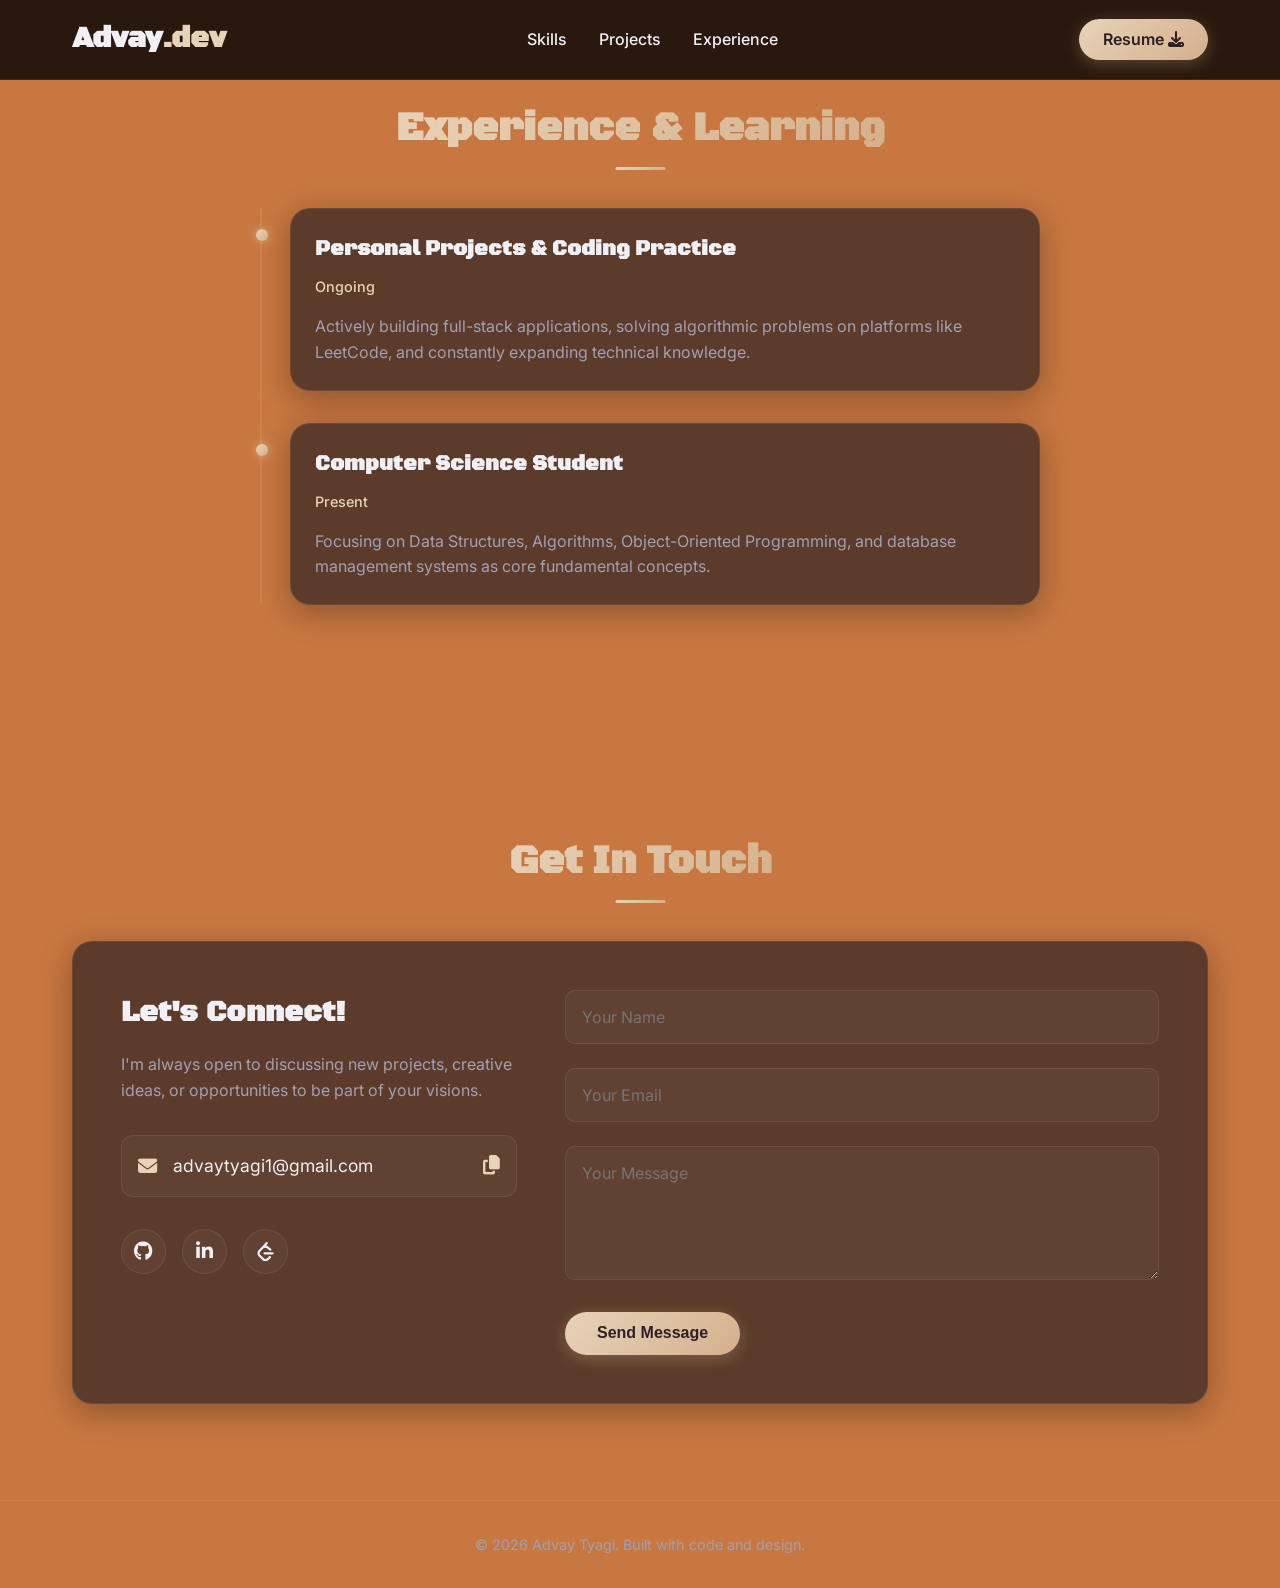
==== experience.html @ c1a99d71 "Fuck Up" ====
<!DOCTYPE html>
<html lang="en" data-theme="dark">

<head>
    <meta charset="UTF-8">
    <meta name="viewport" content="width=device-width, initial-scale=1.0">
    <meta name="description"
        content="Portfolio of Advay Tyagi, an aspiring software engineer passionate about building scalable and efficient digital solutions.">
    <meta name="keywords" content="Advay Tyagi, Portfolio, Software Engineer, Student, Developer">
    <title>Experience - Advay Tyagi</title>

    <link rel="stylesheet" href="style.css">
    <link
        href="https://fonts.googleapis.com/css2?family=Outfit:wght@300;400;600;800&family=Inter:wght@400;500;700&family=Black+Ops+One&display=swap"
        rel="stylesheet">
    <link rel="stylesheet" href="https://cdnjs.cloudflare.com/ajax/libs/font-awesome/6.4.0/css/all.min.css">
</head>

<body>
    <canvas id="bg-canvas"></canvas>
    <!-- Navbar -->
    <nav id="navbar" class="glass-nav">
        <div class="nav-container">
            <a href="index.html" class="logo">Advay<span>.dev</span></a>
            <ul class="nav-links">
                <li><a href="skills.html">Skills</a></li>
                <li><a href="projects.html">Projects</a></li>
                <li><a href="experience.html" class="active">Experience</a></li>
            </ul>
            <div class="nav-actions">

                <a href="#contact" class="btn-primary resume-btn" id="resume-download">Resume <i
                        class="fas fa-download"></i></a>
                <div class="hamburger">
                    <i class="fas fa-bars"></i>
                </div>
            </div>
        </div>
    </nav>

    <!-- Experience Section -->
    <section id="experience" class="experience-section">
        <div class="container">
            <h2 class="section-title">Experience & Learning</h2>
            <div class="timeline">
                <div class="timeline-item glass-card">
                    <div class="timeline-dot"></div>
                    <div class="timeline-content">
                        <h3>Personal Projects & Coding Practice</h3>
                        <span class="timeline-date">Ongoing</span>
                        <p>Actively building full-stack applications, solving algorithmic problems on platforms like
                            LeetCode, and constantly expanding technical knowledge.</p>
                    </div>
                </div>
                <div class="timeline-item glass-card">
                    <div class="timeline-dot"></div>
                    <div class="timeline-content">
                        <h3>Computer Science Student</h3>
                        <span class="timeline-date">Present</span>
                        <p>Focusing on Data Structures, Algorithms, Object-Oriented Programming, and database management
                            systems as core fundamental concepts.</p>
                    </div>
                </div>
            </div>
        </div>
    </section>

    <!-- Contact Section -->
    <section id="contact" class="contact-section">
        <div class="container">
            <h2 class="section-title">Get In Touch</h2>
            <div class="contact-container glass-card">
                <div class="contact-info">
                    <h3>Let's Connect!</h3>
                    <p>I'm always open to discussing new projects, creative ideas, or opportunities to be part of your
                        visions.</p>

                    <div class="contact-methods">
                        <div class="contact-method">
                            <i class="fas fa-envelope"></i>
                            <span id="email-address">advaytyagi1@gmail.com</span>
                            <button id="copy-email" class="copy-btn" title="Copy Email"><i
                                    class="fas fa-copy"></i></button>
                        </div>
                    </div>

                    <div class="social-links">
                        <a href="https://github.com/AdvayTyagi" target="_blank" rel="noopener noreferrer"
                            class="social-icon"><i class="fab fa-github"></i></a>
                        <a href="https://www.linkedin.com/in/advay-tyagi-8a2282378/" target="_blank"
                            rel="noopener noreferrer" class="social-icon"><i class="fab fa-linkedin-in"></i></a>
                        <a href="https://leetcode.com/u/AdvayTyagi/" target="_blank" rel="noopener noreferrer" class="social-icon" title="LeetCode"><svg width="1em" height="1em" viewBox="0 0 24 24" fill="currentColor" xmlns="http://www.w3.org/2000/svg"><path d="M13.483 0a1.374 1.374 0 0 0-.961.438L7.116 6.226l-3.854 4.126a5.266 5.266 0 0 0-1.209 2.104 5.35 5.35 0 0 0-.125.513 5.527 5.527 0 0 0 .062 2.362 5.83 5.83 0 0 0 .349 1.017 5.938 5.938 0 0 0 1.271 1.818l4.277 4.193.039.038c2.248 2.165 5.852 2.133 8.063-.074l2.396-2.392c.54-.54.54-1.414.003-1.955a1.378 1.378 0 0 0-1.951-.003l-2.396 2.392a3.021 3.021 0 0 1-4.205.038l-.02-.019-4.276-4.193c-.652-.64-.972-1.469-.948-2.263a2.68 2.68 0 0 1 .066-.523 2.545 2.545 0 0 1 .619-1.164L9.13 8.114c1.058-1.134 3.204-1.27 4.43-.278l3.501 2.831c.593.48 1.461.387 1.94-.207a1.384 1.384 0 0 0-.207-1.943l-3.5-2.831c-.8-.647-1.766-1.045-2.774-1.202l2.015-2.158A1.384 1.384 0 0 0 13.483 0zm-2.866 12.815a1.38 1.38 0 0 0-1.38 1.382 1.38 1.38 0 0 0 1.38 1.382H20.79a1.38 1.38 0 0 0 1.38-1.382 1.38 1.38 0 0 0-1.38-1.382z"/></svg></a>
                    </div>
                </div>

                <form class="contact-form" id="contact-form">
                    <div class="form-group">
                        <input type="text" id="name" required placeholder="Your Name">
                    </div>
                    <div class="form-group">
                        <input type="email" id="email" required placeholder="Your Email">
                    </div>
                    <div class="form-group">
                        <textarea id="message" rows="5" required placeholder="Your Message"></textarea>
                    </div>
                    <button type="submit" class="btn-primary">Send Message</button>
                </form>
            </div>
        </div>
    </section>

    <footer>
        <div class="container">
            <p>&copy; 2026 Advay Tyagi. Built with code and design.</p>
        </div>
    </footer>

    <script src="script.js"></script>
</body>

</html>
---- style.css ----
/* CSS Variables for Theming */
:root {
    /* Dark Theme (Default) */
    --bg-color: #C87740;
    --text-color: #2E1F26;
    --nav-text: #f0f0f5;
    --secondary-text: #a0a0b5;
    --accent-blue: #E8D3B9;
    --accent-purple: #D4B08C;
    --gradient-primary: linear-gradient(135deg, var(--accent-blue), var(--accent-purple));

    /* Glassmorphism */
    --glass-bg: rgba(255, 255, 255, 0.03);
    --glass-border: rgba(255, 255, 255, 0.08);
    --glass-shadow: 0 8px 32px 0 rgba(0, 0, 0, 0.3);

    /* Nav */
    --nav-height: 80px;
    --nav-bg: rgba(0, 0, 0, 0.8);

    /* Cards */
    --card-bg: rgba(20, 20, 30, 0.6);
    --card-hover: rgba(30, 30, 45, 0.8);

    /* Other */
    --transition: all 0.3s cubic-bezier(0.25, 0.8, 0.25, 1);
}


/* Reset & Global Styles */
* {
    margin: 0;
    padding: 0;
    box-sizing: border-box;
}

html {
    scroll-behavior: smooth;
    font-family: 'Inter', sans-serif;
}

body {
    background-color: var(--bg-color);
    color: var(--text-color);
    line-height: 1.6;
    overflow-x: hidden;
    transition: background-color 0.4s ease, color 0.4s ease;
}

#bg-canvas {
    position: fixed;
    top: 0;
    left: 0;
    width: 100vw;
    height: 100vh;
    z-index: -2;
    pointer-events: none;
}

h1,
h2,
h3,
h4,
h5,
h6,
.logo {
    font-family: 'Black Ops One', cursive;
}

a {
    text-decoration: none;
    color: inherit;
}

ul {
    list-style: none;
}

.container {
    max-width: 1200px;
    margin: 0 auto;
    padding: 0 2rem;
}

/* Typography & Utilities */
.section-title {
    font-size: 2.5rem;
    font-weight: 700;
    margin-bottom: 3rem;
    text-align: center;
    background: var(--gradient-primary);
    -webkit-background-clip: text;
    -webkit-text-fill-color: transparent;
    position: relative;
    display: inline-block;
    left: 50%;
    transform: translateX(-50%);
}

.section-title::after {
    content: '';
    position: absolute;
    bottom: -10px;
    left: 50%;
    transform: translateX(-50%);
    width: 50px;
    height: 3px;
    background: var(--gradient-primary);
    border-radius: 2px;
}

section {
    padding: 6rem 0;
}

/* Buttons */
.btn-primary,
.btn-secondary {
    display: inline-block;
    padding: 0.8rem 2rem;
    border-radius: 30px;
    font-weight: 600;
    font-size: 1rem;
    cursor: pointer;
    transition: var(--transition);
    text-align: center;
    border: none;
}

.btn-primary {
    background: var(--gradient-primary);
    color: #2E1F26;
    box-shadow: 0 4px 15px rgba(212, 176, 140, 0.3);
}

.btn-primary:hover {
    transform: translateY(-3px);
    box-shadow: 0 8px 25px rgba(212, 176, 140, 0.5);
}

.btn-secondary {
    background: transparent;
    color: var(--text-color);
    border: 2px solid var(--accent-purple);
}

.btn-secondary:hover {
    background: var(--accent-purple);
    color: #2E1F26;
    transform: translateY(-3px);
}

/* Glassmorphism Utilities */
.glass-nav {
    background: var(--nav-bg);
    backdrop-filter: blur(12px);
    -webkit-backdrop-filter: blur(12px);
    border-bottom: 1px solid var(--glass-border);
}

.glass-card,
.glass-panel {
    background: var(--card-bg);
    backdrop-filter: blur(8px);
    -webkit-backdrop-filter: blur(8px);
    border: 1px solid var(--glass-border);
    border-radius: 20px;
    box-shadow: var(--glass-shadow);
    color: #f0f0f5;
}

/* Navbar */
nav {
    position: fixed;
    top: 0;
    width: 100%;
    height: var(--nav-height);
    z-index: 1000;
    transition: var(--transition);
}

.nav-container {
    max-width: 1200px;
    margin: 0 auto;
    padding: 0 2rem;
    display: flex;
    justify-content: space-between;
    align-items: center;
    height: 100%;
}

.logo {
    font-size: 1.8rem;
    font-weight: 800;
    color: var(--nav-text);
}

.logo span {
    color: var(--accent-blue);
}

.nav-links {
    display: flex;
    gap: 2rem;
}

.nav-links a {
    font-weight: 500;
    font-size: 1rem;
    position: relative;
    transition: var(--transition);
    color: var(--nav-text);
}

.nav-links a::after {
    content: '';
    position: absolute;
    bottom: -5px;
    left: 0;
    width: 0;
    height: 2px;
    background: var(--gradient-primary);
    transition: var(--transition);
}

.nav-links a:hover::after {
    width: 100%;
}

.nav-links a:hover {
    color: var(--accent-blue);
}

.nav-actions {
    display: flex;
    align-items: center;
    gap: 1.5rem;
}


.resume-btn {
    padding: 0.5rem 1.5rem;
}

.hamburger {
    display: none;
    font-size: 1.5rem;
    cursor: pointer;
    color: var(--nav-text);
}

/* Hero Section */
.hero-section {
    min-height: 70vh;
    display: flex;
    align-items: center;
    position: relative;
    padding-top: var(--nav-height);
    padding-bottom: 2rem;
}

.hero-bg-shapes {
    display: none;
    position: absolute;
    top: 0;
    left: 0;
    width: 100%;
    height: 100%;
    overflow: hidden;
    z-index: -1;
}

.shape {
    position: absolute;
    border-radius: 50%;
    filter: blur(80px);
    opacity: 0.5;
}

.shape-1 {
    top: -10%;
    right: -5%;
    width: 500px;
    height: 500px;
    background: var(--accent-purple);
}

.shape-2 {
    bottom: -10%;
    left: -5%;
    width: 400px;
    height: 400px;
    background: var(--accent-blue);
}

.hero-container {
    display: flex;
    align-items: center;
    justify-content: space-between;
    width: 100%;
    gap: 4rem;
}

.hero-content {
    flex: 1;
    text-align: center;
    display: flex;
    flex-direction: column;
    align-items: center;
}

.greeting {
    font-size: 1.2rem;
    color: #2E1F26;
    font-weight: 600;
    margin-bottom: 0.5rem;
}

.name {
    font-size: 4rem;
    line-height: 1.1;
    margin-bottom: 1rem;
    color: #2E1F26;
}

.role {
    font-size: 2rem;
    color: #2E1F26;
    margin-bottom: 1.5rem;
    min-height: 2.4rem;
}

.cursor {
    display: inline-block;
    width: 3px;
    background-color: var(--accent-blue);
    animation: blink 1s infinite;
}

@keyframes blink {

    0%,
    100% {
        opacity: 1;
    }

    50% {
        opacity: 0;
    }
}

.tagline {
    font-size: 1.1rem;
    color: #2E1F26;
    margin: 0 auto 2rem auto;
    max-width: 500px;
}

.hero-buttons {
    display: flex;
    gap: 1rem;
    justify-content: center;
}

.about-image-wrapper {
    flex: 1;
    display: flex;
    justify-content: center;
}

.image-card {
    padding: 1rem;
    border-radius: 30px;
    transform: rotate(3deg);
    transition: var(--transition);
}

.image-card:hover {
    transform: rotate(0deg) translateY(-10px);
}

.profile-img {
    width: 100%;
    max-width: 400px;
    border-radius: 20px;
    object-fit: cover;
}

/* About Section */
.about-section {
    padding-top: 2rem;
}

.about-container {
    display: flex;
    align-items: center;
    gap: 3rem;
    margin-top: 2rem;
}

.about-content {
    flex: 1.5;
    padding: 3rem;
    text-align: left;
    font-size: 1.1rem;
    color: var(--secondary-text);
}

.about-content p {
    margin-bottom: 1.5rem;
}

.about-content p:last-child {
    margin-bottom: 0;
}

/* Skills Section */
.skills-grid {
    display: grid;
    grid-template-columns: repeat(auto-fit, minmax(250px, 1fr));
    gap: 2rem;
}

.skill-category {
    padding: 2rem;
    transition: var(--transition);
}

.skill-category:hover {
    transform: translateY(-5px);
    background: var(--card-hover);
}

.skill-category h3 {
    margin-bottom: 1.5rem;
    font-size: 1.3rem;
    display: flex;
    align-items: center;
    gap: 0.8rem;
    color: #f0f0f5;
}

.skill-category h3 i {
    color: var(--accent-blue);
}

.skill-tags {
    display: flex;
    flex-wrap: wrap;
    gap: 0.8rem;
}

.skill-tags span {
    background: var(--glass-bg);
    border: 1px solid var(--glass-border);
    padding: 0.5rem 1rem;
    border-radius: 8px;
    font-size: 0.9rem;
    color: var(--secondary-text);
    transition: var(--transition);
}

.skill-tags span:hover {
    background: var(--gradient-primary);
    color: white;
    border-color: transparent;
}

/* Projects Section */
.project-filters {
    display: flex;
    justify-content: center;
    gap: 1rem;
    margin-bottom: 3rem;
    flex-wrap: wrap;
}

.filter-btn {
    background: transparent;
    border: 1px solid var(--glass-border);
    color: #f0f0f5;
    padding: 0.6rem 1.5rem;
    border-radius: 20px;
    cursor: pointer;
    transition: var(--transition);
    font-family: 'Inter', sans-serif;
    font-weight: 500;
}

.filter-btn:hover,
.filter-btn.active {
    background: var(--gradient-primary);
    color: white;
    border-color: transparent;
}

.projects-grid {
    display: flex;
    flex-wrap: wrap;
    justify-content: flex-start;
    gap: 2.5rem;
}

.project-card {
    width: 300px;
    overflow: hidden;
    display: flex;
    flex-direction: column;
    transition: var(--transition);
    aspect-ratio: 1 / 1;
}

.project-card:hover {
    transform: translateY(-10px);
}

.project-img-wrapper {
    position: relative;
    width: 100%;
    height: 50%;
    overflow: hidden;
}

.project-img-wrapper img {
    width: 100%;
    height: 100%;
    object-fit: cover;
    transition: transform 0.5s ease;
}

.project-card:hover .project-img-wrapper img {
    transform: scale(1.1);
}

.project-overlay {
    position: absolute;
    top: 0;
    left: 0;
    width: 100%;
    height: 100%;
    background: rgba(11, 11, 20, 0.8);
    display: flex;
    justify-content: center;
    align-items: center;
    gap: 1.5rem;
    opacity: 0;
    transition: var(--transition);
}

.project-card:hover .project-overlay {
    opacity: 1;
}

.project-link {
    width: 50px;
    height: 50px;
    border-radius: 50%;
    background: var(--gradient-primary);
    color: white;
    display: flex;
    justify-content: center;
    align-items: center;
    font-size: 1.2rem;
    transform: translateY(20px);
    transition: var(--transition);
}

.project-card:hover .project-link {
    transform: translateY(0);
}

.project-link:hover {
    transform: translateY(-5px) scale(1.1);
}

.project-info {
    padding: 1.2rem;
    flex: 1;
    display: flex;
    flex-direction: column;
}

.project-info h3 {
    font-size: 1.15rem;
    margin-bottom: 0.3rem;
}

.project-info p {
    color: var(--secondary-text);
    font-size: 0.85rem;
    margin-bottom: 0.8rem;
    flex: 1;
}

.project-tech {
    display: flex;
    flex-wrap: wrap;
    gap: 0.4rem;
}

.project-tech span {
    font-size: 0.75rem;
    color: var(--accent-blue);
    background: rgba(0, 210, 255, 0.1);
    padding: 0.2rem 0.6rem;
    border-radius: 12px;
}

/* Experience Timeline */
.timeline {
    position: relative;
    max-width: 800px;
    margin: 0 auto;
}

.timeline::before {
    content: '';
    position: absolute;
    top: 0;
    left: 20px;
    height: 100%;
    width: 2px;
    background: var(--glass-border);
}

.timeline-item {
    position: relative;
    margin-bottom: 2rem;
    margin-left: 50px;
    padding: 1.5rem;
}

.timeline-dot {
    position: absolute;
    top: 20px;
    left: -35px;
    width: 12px;
    height: 12px;
    border-radius: 50%;
    background: var(--gradient-primary);
    box-shadow: 0 0 10px var(--accent-purple);
}

.timeline-content h3 {
    margin-bottom: 0.5rem;
    font-size: 1.3rem;
}

.timeline-date {
    display: inline-block;
    color: var(--accent-blue);
    font-weight: 500;
    font-size: 0.9rem;
    margin-bottom: 1rem;
}

.timeline-content p {
    color: var(--secondary-text);
}

/* Contact Section */
.contact-container {
    display: grid;
    grid-template-columns: 1fr 1.5fr;
    gap: 3rem;
    padding: 3rem;
}

.contact-info h3 {
    font-size: 1.8rem;
    margin-bottom: 1rem;
}

.contact-info p {
    color: var(--secondary-text);
    margin-bottom: 2rem;
}

.contact-method {
    display: flex;
    align-items: center;
    gap: 1rem;
    margin-bottom: 2rem;
    font-size: 1.1rem;
    background: var(--glass-bg);
    padding: 1rem;
    border-radius: 12px;
    border: 1px solid var(--glass-border);
}

.contact-method i {
    color: var(--accent-blue);
    font-size: 1.2rem;
}

.copy-btn {
    background: none;
    border: none;
    color: var(--secondary-text);
    cursor: pointer;
    margin-left: auto;
    font-size: 1.1rem;
    transition: var(--transition);
}

.copy-btn:hover {
    color: var(--accent-purple);
}

.social-links {
    display: flex;
    gap: 1rem;
}

.social-icon {
    width: 45px;
    height: 45px;
    border-radius: 50%;
    background: var(--glass-bg);
    border: 1px solid var(--glass-border);
    display: flex;
    justify-content: center;
    align-items: center;
    font-size: 1.2rem;
    transition: var(--transition);
}

.social-icon:hover {
    background: var(--gradient-primary);
    color: white;
    border-color: transparent;
    transform: translateY(-5px);
}

.contact-form {
    display: flex;
    flex-direction: column;
    gap: 1.5rem;
}

.form-group input,
.form-group textarea {
    width: 100%;
    padding: 1rem;
    background: var(--glass-bg);
    border: 1px solid var(--glass-border);
    border-radius: 10px;
    color: #f0f0f5;
    font-family: inherit;
    font-size: 1rem;
    transition: var(--transition);
}

.form-group input:focus,
.form-group textarea:focus {
    outline: none;
    border-color: var(--accent-blue);
    background: rgba(0, 210, 255, 0.05);
}

.contact-form .btn-primary {
    align-self: flex-start;
}

/* Footer */
footer {
    text-align: center;
    padding: 2rem 0;
    border-top: 1px solid var(--glass-border);
    color: var(--secondary-text);
    font-size: 0.9rem;
}

/* Responsive Design */
@media (max-width: 992px) {
    .name {
        font-size: 3rem;
    }

    .about-container {
        flex-direction: column;
        gap: 2rem;
    }

    .about-content {
        text-align: center;
        padding: 2rem;
    }

    .contact-container {
        grid-template-columns: 1fr;
    }
}

@media (max-width: 768px) {
    .nav-links {
        position: absolute;
        top: var(--nav-height);
        left: -100%;
        width: 100%;
        height: calc(100vh - var(--nav-height));
        background: var(--nav-bg);
        backdrop-filter: blur(15px);
        -webkit-backdrop-filter: blur(15px);
        flex-direction: column;
        align-items: center;
        justify-content: center;
        gap: 2rem;
        transition: 0.4s ease-in-out;
    }

    .nav-links.active {
        left: 0;
    }

    .hamburger {
        display: block;
    }

    .resume-btn {
        display: none;
    }

    .section-title {
        font-size: 2rem;
    }
}
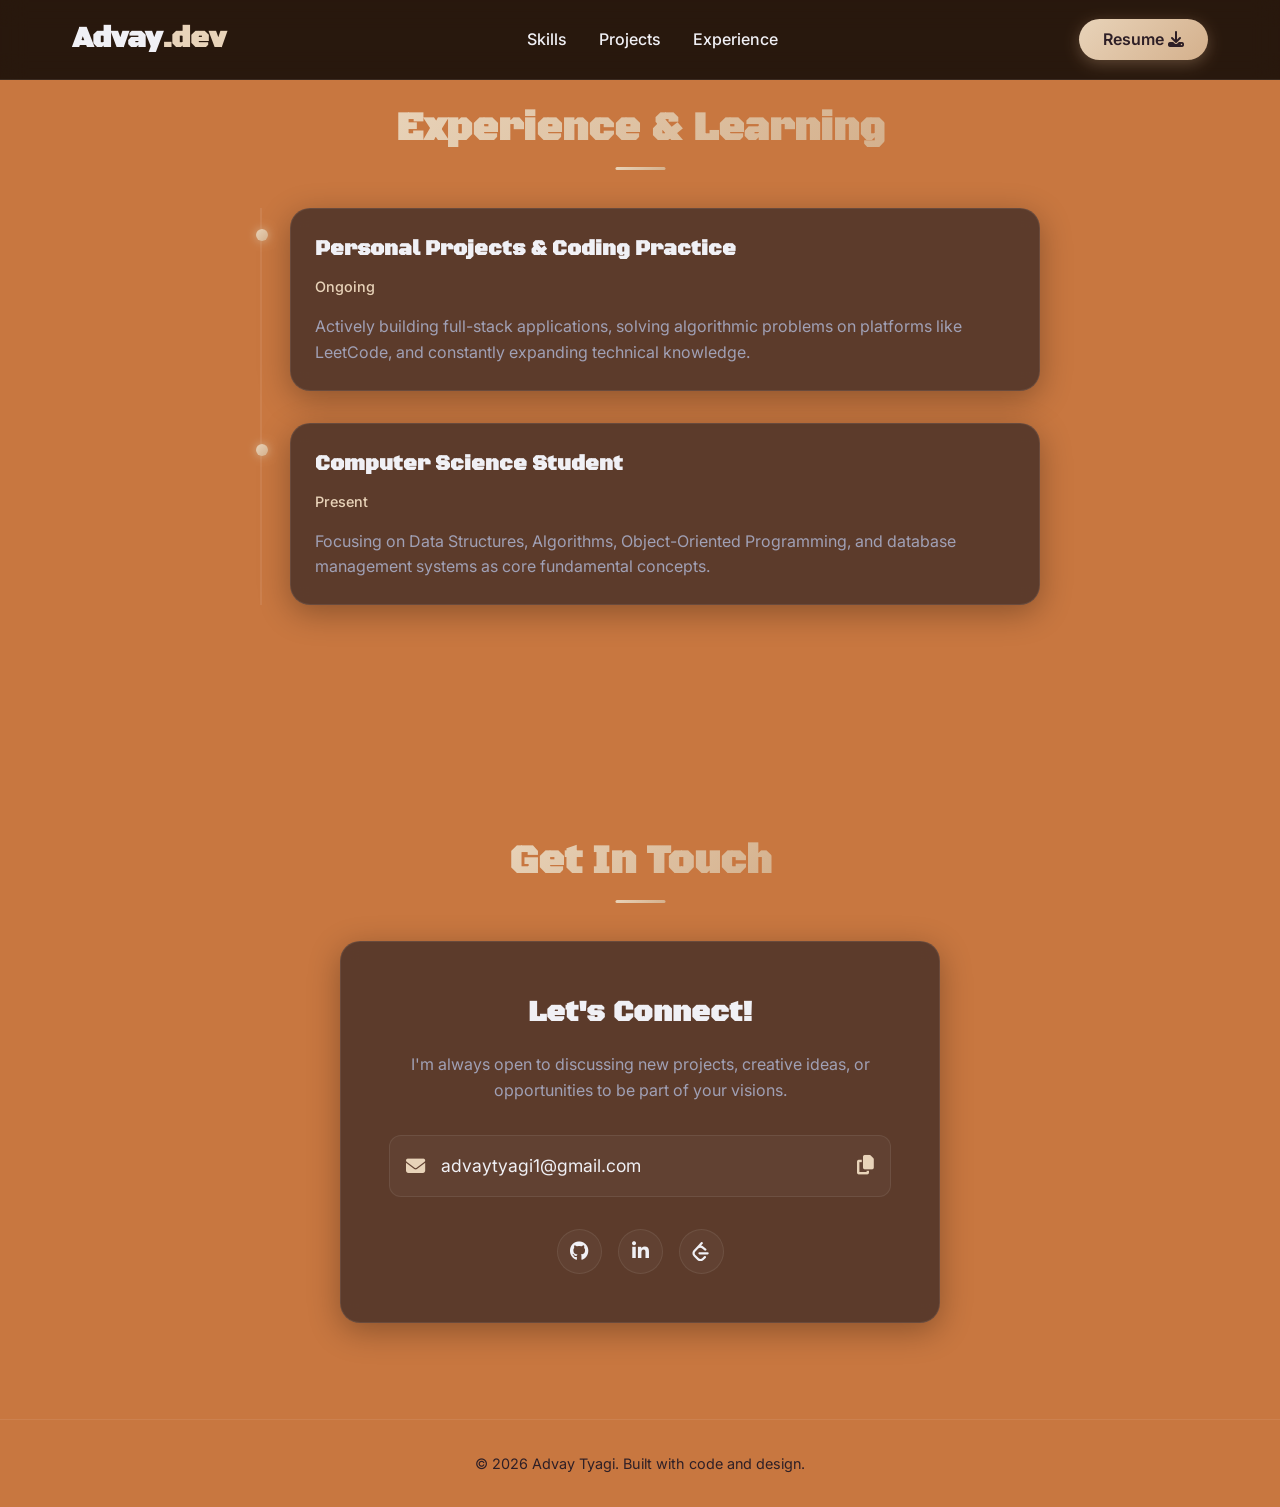
==== commit 1f991df9: "Removed Lets Connect" ====
--- a/experience.html
+++ b/experience.html
@@ -93,18 +93,7 @@
                     </div>
                 </div>
 
-                <form class="contact-form" id="contact-form">
-                    <div class="form-group">
-                        <input type="text" id="name" required placeholder="Your Name">
-                    </div>
-                    <div class="form-group">
-                        <input type="email" id="email" required placeholder="Your Email">
-                    </div>
-                    <div class="form-group">
-                        <textarea id="message" rows="5" required placeholder="Your Message"></textarea>
-                    </div>
-                    <button type="submit" class="btn-primary">Send Message</button>
-                </form>
+
             </div>
         </div>
     </section>
--- a/style.css
+++ b/style.css
@@ -467,6 +467,16 @@
 }
 
 /* Projects Section */
+.projects-section {
+    min-height: 60vh;
+    display: flex;
+    align-items: center;
+}
+
+.projects-section .container {
+    width: 100%;
+}
+
 .project-filters {
     display: flex;
     justify-content: center;
@@ -490,7 +500,7 @@
 .filter-btn:hover,
 .filter-btn.active {
     background: var(--gradient-primary);
-    color: white;
+    color: #2E1F26;
     border-color: transparent;
 }
 
@@ -499,6 +509,15 @@
     flex-wrap: wrap;
     justify-content: flex-start;
     gap: 2.5rem;
+}
+
+.coming-soon {
+    width: 100%;
+    text-align: center;
+    font-size: 2.2rem;
+    font-family: 'Black Ops One', cursive;
+    color: var(--text-color);
+    padding: 4rem 0;
 }
 
 .project-card {
@@ -660,9 +679,13 @@
 
 /* Contact Section */
 .contact-container {
-    display: grid;
-    grid-template-columns: 1fr 1.5fr;
-    gap: 3rem;
+    display: flex;
+    flex-direction: column;
+    align-items: center;
+    text-align: center;
+    max-width: 600px;
+    margin: 0 auto;
+    gap: 2rem;
     padding: 3rem;
 }
 
@@ -709,6 +732,7 @@
 
 .social-links {
     display: flex;
+    justify-content: center;
     gap: 1rem;
 }
 
@@ -732,42 +756,14 @@
     transform: translateY(-5px);
 }
 
-.contact-form {
-    display: flex;
-    flex-direction: column;
-    gap: 1.5rem;
-}
-
-.form-group input,
-.form-group textarea {
-    width: 100%;
-    padding: 1rem;
-    background: var(--glass-bg);
-    border: 1px solid var(--glass-border);
-    border-radius: 10px;
-    color: #f0f0f5;
-    font-family: inherit;
-    font-size: 1rem;
-    transition: var(--transition);
-}
-
-.form-group input:focus,
-.form-group textarea:focus {
-    outline: none;
-    border-color: var(--accent-blue);
-    background: rgba(0, 210, 255, 0.05);
-}
-
-.contact-form .btn-primary {
-    align-self: flex-start;
-}
+
 
 /* Footer */
 footer {
     text-align: center;
     padding: 2rem 0;
     border-top: 1px solid var(--glass-border);
-    color: var(--secondary-text);
+    color: var(--text-color);
     font-size: 0.9rem;
 }
 
